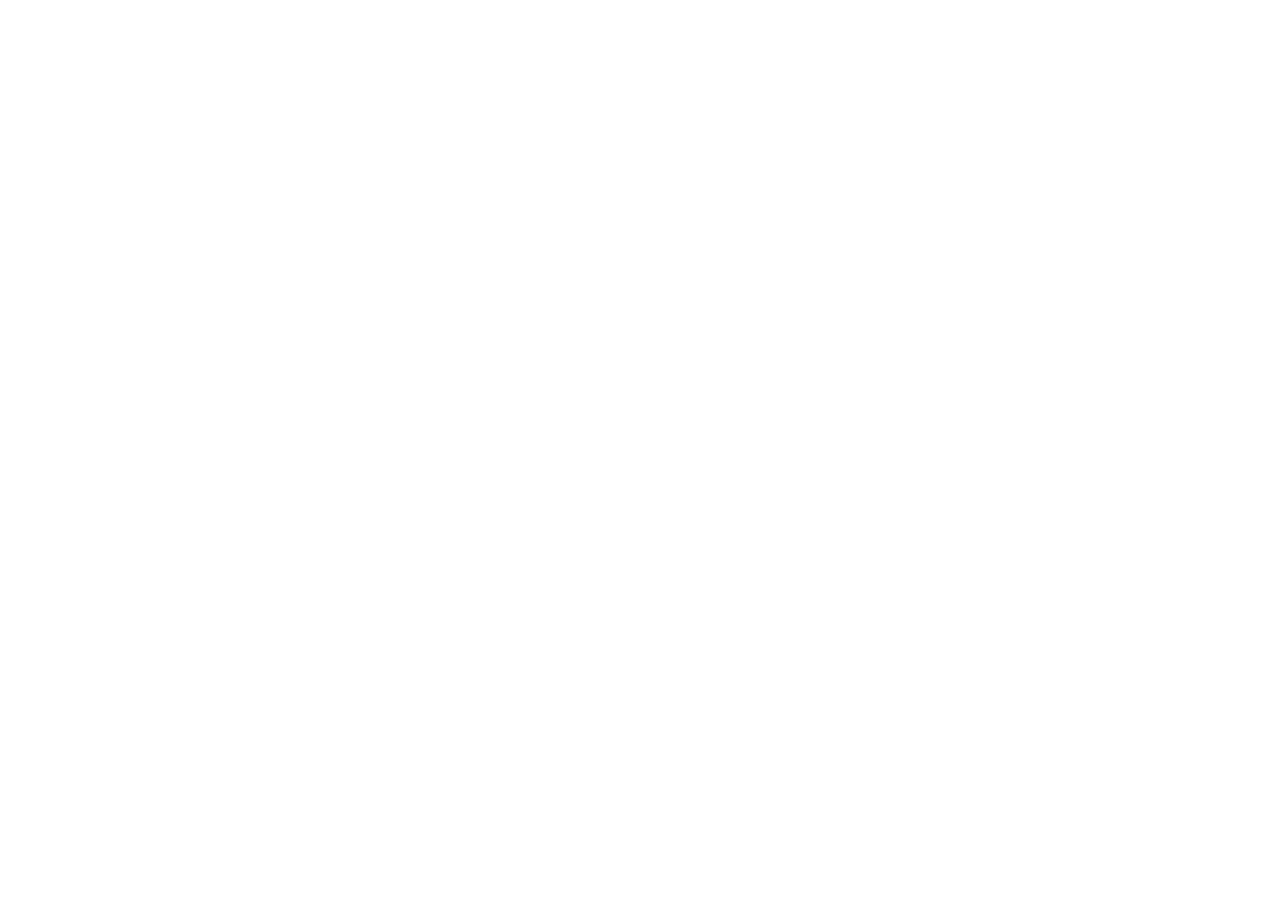
==== newChampion/index.html @ 538cfb12 "added filesystem" ====
<!DOCTYPE html>
<html lang="en">
<head>
    <meta charset="UTF-8">
    <meta name="viewport" content="width=device-width, initial-scale=1.0">
    <meta http-equiv="X-UA-Compatible" content="ie=edge">
    <title>newChampion</title>
    <link rel="stylesheet" href="lib/css/style.css">
</head>
<body>
    
    <!-- loading js -->
    <script src="lib/js/main.js"></script>
</body>
</html>
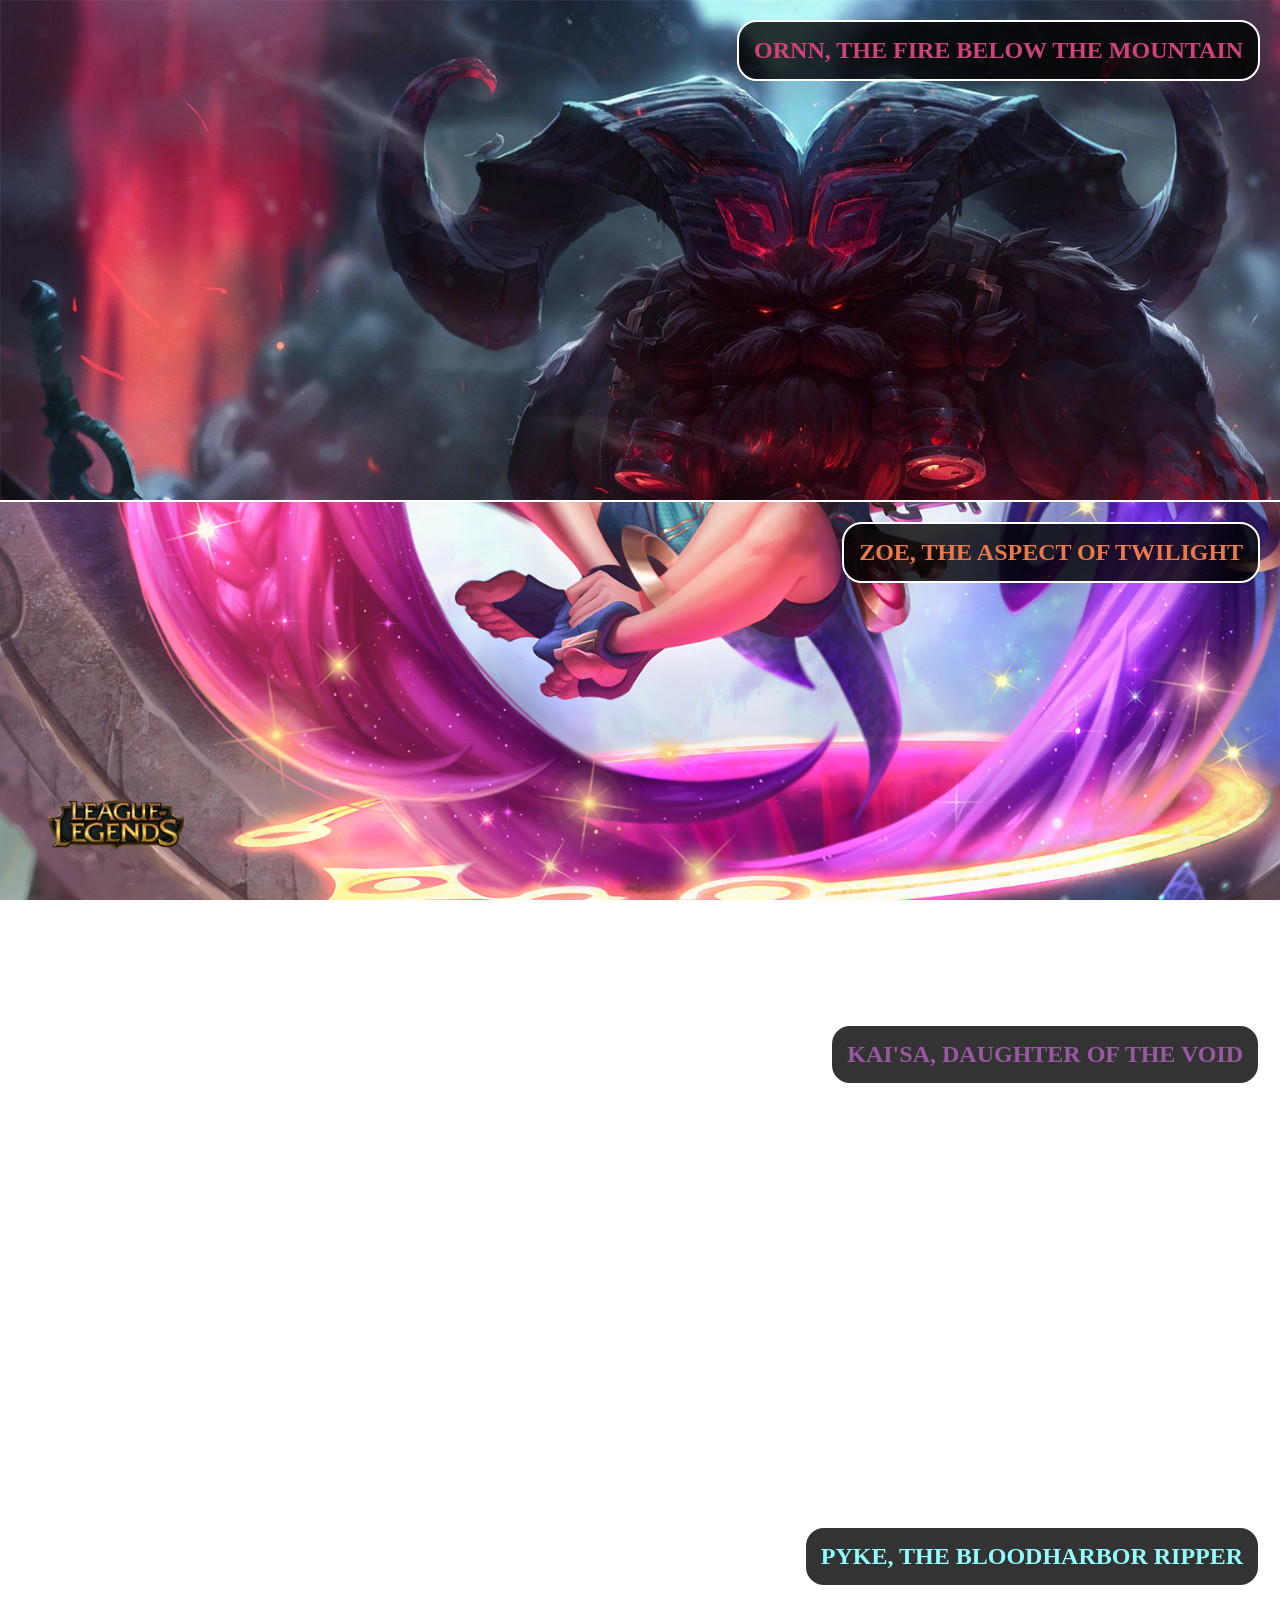
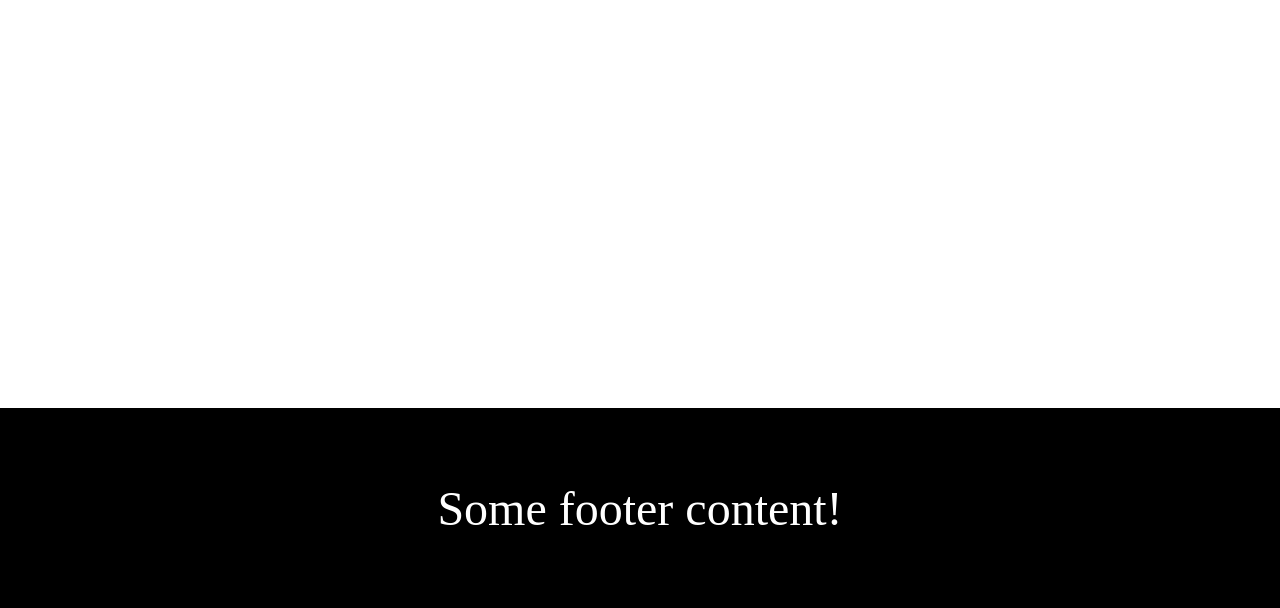
==== commit 6ac4cf31: "finalized solution" ====
--- a/newChampion/index.html
+++ b/newChampion/index.html
@@ -8,7 +8,30 @@
     <link rel="stylesheet" href="lib/css/style.css">
 </head>
 <body>
-    
+    <div class="main_container">
+        <!-- ORNN -->
+        <div class="champ_container ornn">
+            <h2>ornn, the fire below the mountain</h2>
+        </div>
+        <!-- ZOE -->
+        <div class="champ_container zoe">
+            <h2>zoe, the aspect of twilight</h2>
+        </div>
+        <!-- KAI'SA -->
+        <div class="champ_container kaisa">
+            <h2>kai'sa, daughter of the void</h2>
+        </div>
+
+        <!-- PYKE -->
+        <!-- SHOULD USE THE DOM AND JS TO ADD THIS -->
+        <!-- <div class="champ_container pyke">
+            <h2>pyke, the Bloodharbor Ripper</h2>
+        </div> -->
+    </div>
+
+    <footer>
+        Some footer content!
+    </footer>
     <!-- loading js -->
     <script src="lib/js/main.js"></script>
 </body>
--- a/newChampion/lib/css/style.css
+++ b/newChampion/lib/css/style.css
@@ -0,0 +1,60 @@
+body {
+    margin: 0;
+}
+
+h2{
+    text-transform: uppercase;
+    padding: 15px;
+    background-color: #000000cc;
+    border: solid 2px white;
+    border-radius: 20px;
+    margin: 0.83em;
+}
+.main_container {
+    display: flex;
+    flex-direction: column;
+    justify-content: flex-end;
+}
+
+.champ_container {
+    height: 500px;
+    display: flex;
+    flex-direction: column;
+    justify-content: flex-start;
+    align-items: flex-end;
+    background-attachment: fixed;
+    background-size: cover;
+    background-repeat: no-repeat;
+    border-bottom: white 2px solid;
+}
+
+.zoe {
+    color:#ea794e;
+    background-image: url("../../assets/zoe.jpg");
+}
+
+.kaisa{
+    color:#9959a2;
+    background-image: url("../../assets/kaisa.jpg");
+}
+
+.ornn{
+    color: #ce4379;
+    background-image: url("../../assets/ornn.jpg");
+}
+
+/* SHOULD USE THE DOM AND JS TO ADD THIS */
+/* .pyke{
+    color: #92fdfe;
+    background-image: url("../../assets/pyke.jpg");
+} */
+
+footer{
+    height: 200px;
+    display: flex;
+    justify-content: center;
+    align-items: center; 
+    background-color: black;
+    color: white;
+    font-size: 3em;
+}
